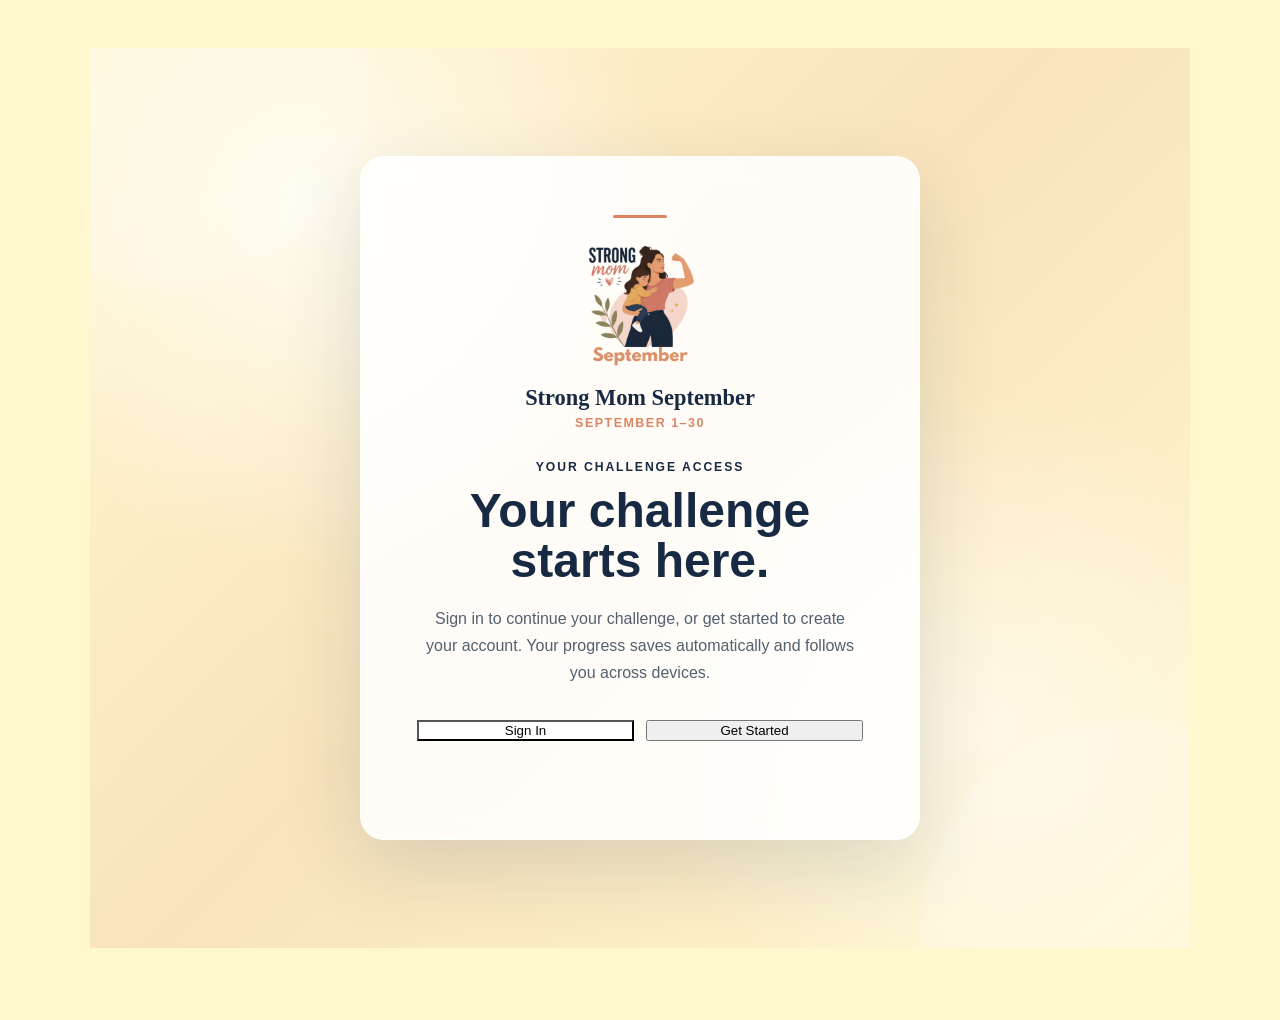
==== index.html @ f6ec772e "white sign up" ====
<!DOCTYPE html>
<html lang="en">
<head>
    <meta charset="UTF-8">
    <meta
        name="viewport"
        content="width=device-width, initial-scale=1.0"
    >

    <title>BWamplerFit Challenge</title>

    <link rel="stylesheet"
        href="./assets/css/challenge.css"
    >
</head>

<body>

    <main class="challenge-page">

        <section class="challenge-auth"
            id="challenge-auth"
        >
            <div class="challenge-auth__card">

                <div class="challenge-auth__challenge">

                    <img
                        class="challenge-auth__challenge-image"
                        src="./assets/images/strong-mom-hero.PNG"
                        alt="Strong Mom September"
                    >

                    <p class="challenge-auth__challenge-name">
                        Strong Mom September
                    </p>

                    <p class="challenge-auth__challenge-dates">
                        September 1–30
                    </p>

                </div>

                <p class="challenge-auth__eyebrow">
                    Your Challenge Access
                </p>

                <h1 class="challenge-auth__title">
                    Your challenge starts here.
                </h1>

                <p class="challenge-auth__text">
                    Sign in to continue your challenge,
                    or get started to create your account.
                    Your progress saves automatically
                    and follows you across devices.
                </p>
                <div
                    class="challenge-auth__choices"
                    id="challenge-auth-choices"
                >
                    <button
                        class="challenge-auth__choice-button-one"
                        id="challenge-auth-signin-choice"
                        type="button"
                    >
                        Sign In
                    </button>

                    <button
                        class="challenge-auth__choice-button"
                        id="challenge-auth-create-choice"
                        type="button"
                    >
                        Get Started
                    </button>
                </div>

                <form
                    class="challenge-auth__form"
                    id="challenge-auth-form"
                    hidden
                >
                    <label
                        class="challenge-auth__label"
                        for="challenge-auth-email"
                    >
                        Email address
                    </label>

                    <input
                        class="challenge-auth__input"
                        id="challenge-auth-email"
                        type="email"
                        autocomplete="email"
                        required
                    >

                    <label
                        class="challenge-auth__label"
                        for="challenge-auth-password"
                        id="challenge-auth-password-label"
                    >
                        Password
                    </label>

                    <input
                        class="challenge-auth__input"
                        id="challenge-auth-password"
                        type="password"
                        autocomplete="current-password"
                        minlength="6"
                        required
                    >

                    <button
                        class="challenge-auth__button"
                        type="submit"
                        id="challenge-auth-submit"
                    >
                        Continue Challenge
                    </button>
                </form>

                <p
                    class="challenge-auth__message"
                    id="challenge-auth-message"
                    aria-live="polite"
                ></p>

            </div>
        </section>

        <div  class="challenge-dashboard"
            id="challenge-dashboard"
            hidden
        >
            <section class="challenge-hero"
                id="challenge-dashboard"
                hidden
            >

                <div class="challenge-hero__media"
                    id="challenge-hero-media"
                    hidden
                >
                    <img
                        class="challenge-hero__image"
                        id="challenge-hero-image"
                        src=""
                        alt=""
                    >
                </div>

                <div class="challenge-hero__content">

                    <img
                        class="challenge-hero__logo"
                        id="challenge-logo"
                        src=""
                        alt=""
                        hidden
                    >

                    <p class="challenge-hero__eyebrow"
                        id="challenge-eyebrow"
                    >
                        30-Day Challenge
                    </p>

                    <h1 class="challenge-hero__title"
                        id="challenge-title"
                    >
                        Challenge Title
                    </h1>

                    <p class="challenge-hero__subtitle"
                        id="challenge-subtitle"
                    >
                        Challenge subtitle goes here.
                    </p>

                </div>

            </section>


            <section class="challenge-progress">

                <header class="challenge-progress__header">

                <div class="challenge-progress__summary">

                        <div class="challenge-progress-circle"
                            id="challenge-progress-circle"
                            role="progressbar"
                            aria-valuemin="0"
                            aria-valuemax="100"
                            aria-valuenow="0"
                        >
                            <div class="challenge-progress-circle__inner">

                                <span
                                    class="challenge-progress-circle__value"
                                    id="challenge-progress-percent"
                                >
                                    0%
                                </span>

                                <span class="challenge-progress-circle__label">
                                    complete
                                </span>

                            </div>
                        </div>


                        <div class="challenge-progress__info">

                            <p class="challenge-progress__label">
                                Your Progress
                            </p>

                            <h2 class="challenge-progress__status"
                                id="challenge-status"
                            >
                                Day 1
                            </h2>

                            <p class="challenge-progress__count"
                                id="challenge-count"
                            >
                                0 activities completed
                            </p>

                        </div>

                    </div>

                </header>


                <div class="challenge-heatmap"
                    id="challenge-heatmap"
                    aria-label="30-day challenge progress"
                >
                </div>

                <div class="challenge-day-detail"
                    id="challenge-day-detail"
                >
                    <p class="challenge-day-detail__placeholder">
                        Select a day to view your activities.
                    </p>
                </div>

            </section>

            <section class="challenge-completion"
                id="challenge-completion"
                hidden
            >
                <div class="challenge-completion__card">

                    <p class="challenge-completion__eyebrow">
                        Challenge Complete
                    </p>

                    <h2 class="challenge-completion__title">
                        30 Days. Done.
                    </h2>

                    <p class="challenge-completion__message">
                        You showed up, stayed consistent,
                        and completed the BWamplerFit
                        30-Day Challenge.
                    </p>

                    <div class="challenge-completion__divider">
                        <span></span>
                    </div>

                    <h3 class="challenge-completion__certificate-title">
                        Your completion certificate is ready.
                    </h3>

                    <div class="challenge-certificate-name"
                        id="challenge-certificate-name"
                    >
                        <label
                            class="challenge-certificate-name__label"
                            for="challenge-certificate-name-input"
                        >
                            What name would you like
                            on your certificate?
                        </label>

                        <input
                            class="challenge-certificate-name__input"
                            id="challenge-certificate-name-input"
                            type="text"
                            autocomplete="name"
                            maxlength="80"
                            placeholder="Your name"
                        >

                        <button
                            class="challenge-certificate-name__button"
                            id="challenge-certificate-create"
                            type="button"
                        >
                            Create My Certificate
                        </button>

                        <p
                            class="challenge-certificate-name__message"
                            id="challenge-certificate-name-message"
                            aria-live="polite"
                        ></p>
                    </div>

                    <div class="challenge-certificate-ready"
                        id="challenge-certificate-ready"
                        hidden
                    >
                        <p class="challenge-certificate-ready__label">
                            Certificate prepared for
                        </p>

                        <h3
                            class="challenge-certificate-ready__name"
                            id="challenge-certificate-display-name"
                        ></h3>

                        <div class="challenge-certificate-preview"
                            id="challenge-certificate-preview"
                        >
                            <div class="challenge-certificate-preview__inner">



                                <div class="challenge-certificate-preview__hero">
                                    <img
                                        class="challenge-certificate-preview__hero-image"
                                        src="./assets/images/strong-mom-hero.PNG"
                                        alt=""
                                    >
                                </div>

                                <p class="challenge-certificate-preview__eyebrow">
                                    Certificate of Completion
                                </p>

                                <p class="challenge-certificate-preview__presented">
                                    This certificate is proudly presented to
                                </p>

                                <h2
                                    class="challenge-certificate-preview__name"
                                    id="challenge-certificate-preview-name"
                                ></h2>

                                <p class="challenge-certificate-preview__for">
                                    for successfully completing the
                                </p>

                                <h3 class="challenge-certificate-preview__challenge">
                                    <span>BWamplerFit</span>

                                    <span class="challenge-certificate-preview__challenge-script">
                                        30-Day
                                    </span>

                                    <span>Challenge</span>
                                </h3>

                                <p class="challenge-certificate-preview__statement">
                                    30 days of showing up, building consistency,
                                    and choosing strength.
                                </p>

                                <div class="challenge-certificate-preview__footer">

                                    <p
                                        class="challenge-certificate-preview__date"
                                        id="challenge-certificate-preview-date"
                                    ></p>

                                    <img
                                        class="challenge-certificate-preview__footer-logo"
                                        src="./assets/images/bwamplerfit-logo.png"
                                        alt="BWamplerFit"
                                    >

                                </div>

                            </div>
                        </div>

                        <button
                            class="challenge-certificate-ready__download"
                            id="challenge-certificate-download"
                            type="button"
                        >
                            Download Certificate
                        </button>

                        <button
                            class="challenge-certificate-ready__edit"
                            id="challenge-certificate-edit"
                            type="button"
                        >
                            Edit certificate name
                        </button>
                    </div>

                </div>
            </section>
        </div>

    </main>


    <script src="https://cdn.jsdelivr.net/npm/@supabase/supabase-js@2"></script>

    <script src="./assets/js/supabase-config.js"></script>
    <script src="./assets/js/challenge-config.js"></script>
    <script src="./assets/js/challenge.js"></script>

</body>
</html>
---- assets/css/challenge.css ----
/* [hidden] {
    display: none !important;
} */

:root {
    --challenge-primary: #182a43;
    --challenge-accent: #dc8564;
    --challenge-background: #fff8cf;
    --challenge-surface: #ffffff;
    --challenge-muted: #99906f;
}

.challenge-day.is-available {
    background: #ffffff;
}

.challenge-day.is-current {
    border: 2px solid
        var(--challenge-accent);
}
.challenge-day.is-locked {
    opacity: 0.35;
    cursor: not-allowed;
}

.challenge-day.is-selected {
    outline: 3px solid
        var(--challenge-accent);

    outline-offset: 3px;
}


/* ==================================================
   BASE
================================================== */

* {
    box-sizing: border-box;
}

body {
    margin: 0;

    font-family:
        Arial,
        sans-serif;
    background: var(--challenge-background);
    color: var(--challenge-primary);
}

.challenge-page {
    width: min(
        100% - 32px,
        1100px
    );

    margin: 0 auto;

    padding: 48px 0 72px;
}

/*====================================================
    CUSTOM BRANDING
=====================================================*/

.challenge-hero__logo {
    display: block;

    width: min(220px, 60%);

    height: auto;

    margin: 0 auto 24px;
}

.challenge-hero__media {
    margin-bottom: 32px;

    overflow: hidden;

    border-radius: 18px;
}

.challenge-hero__image {
    display: block;

    width: 100%;
    height: auto;
}

/* ==================================================
   HERO
================================================== */

.challenge-hero {
    position: relative;
    isolation: isolate;
    overflow: hidden;

    display: grid;

    grid-template-columns:
        minmax(0, 0.95fr)
        minmax(0, 1.05fr);

    align-items: center;

    gap: 56px;

    margin-bottom: 48px;

    padding: 56px 64px;

    background:
        radial-gradient(
            circle at 14% 82%,
            rgba(220, 133, 100, 0.42) 0%,
            rgba(220, 133, 100, 0.18) 24%,
            transparent 48%
        ),
        radial-gradient(
            circle at 88% 12%,
            rgba(226, 181, 91, 0.34) 0%,
            rgba(226, 181, 91, 0.12) 26%,
            transparent 48%
        ),
        radial-gradient(
            circle at 55% 48%,
            rgba(255, 255, 255, 0.72) 0%,
            rgba(255, 255, 255, 0.22) 36%,
            transparent 64%
        ),
        linear-gradient(
            135deg,
            #fff3ce 0%,
            var(--challenge-background) 42%,
            #ffe8b5 100%
        );

    border-radius: 28px;
}

.challenge-hero__media {
    position: relative;
    z-index: 2;

    margin: 0;

    overflow: visible;
}

.challenge-hero__media::before {
    content: "";

    position: absolute;

    z-index: -1;

    width: 78%;
    aspect-ratio: 1;

    top: 54%;
    left: 48%;

    transform:
        translate(-50%, -50%);

    border-radius: 50%;

    background:
        rgba(220, 133, 100, 0.13);

    filter: blur(2px);
}

.challenge-hero__image {
    display: block;

    width: 100%;
    max-width: 500px;

    height: auto;

    margin: 0 auto;

    filter:
        drop-shadow(
            0 18px 24px
            rgba(24, 42, 67, 0.08)
        );
}
.challenge-hero::before {
    content: "";

    position: absolute;

    z-index: 0;

    width: 460px;
    height: 460px;

    top: -300px;
    left: -160px;

    border:
        2px solid
        rgba(255, 255, 255, 0.38);

    border-radius: 50%;

    box-shadow:
        22px 22px 0
        rgba(255, 255, 255, 0.16),
        44px 44px 0
        rgba(255, 255, 255, 0.10);

    pointer-events: none;
}

.challenge-hero__content {
    text-align: left;
}

.challenge-hero__logo {
    display: block;

    width: min(145px, 38%);

    height: auto;

    margin: 0 0 26px;
}

.challenge-hero__eyebrow {
    margin: 0 0 10px;

    color:
        var(--challenge-accent);

    font-size: 0.78rem;
    font-weight: 700;

    letter-spacing: 0.14em;
    text-transform: uppercase;
}

.challenge-hero__title {
    margin: 0;

    color:
        var(--challenge-primary);

    font-size: clamp(
        2rem,
        4vw,
        3.25rem
    );

    font-weight: 700;

    line-height: 1.05;
}

.challenge-hero__subtitle {
    max-width: 560px;

    margin: 22px 0 0;

    color:
        var(--challenge-primary);

    font-size: clamp(
        1rem,
        2vw,
        1.3rem
    );

    line-height: 1.6;
}

/* ==================================================
   PROGRESS PANEL
================================================== */

.challenge-progress {
    position: relative;
    isolation: isolate;
    overflow: hidden;

    max-width: 900px;

    margin: 0 auto;

    padding: 40px;

    background:
        linear-gradient(
            145deg,
            rgba(255, 255, 255, 0.96),
            rgba(255, 250, 232, 0.92)
        );

    border: 1px solid
        rgba(24, 42, 67, 0.08);

    border-radius: 24px;

    box-shadow:
        0 18px 50px
        rgba(24, 42, 67, 0.08);
}

.challenge-progress::before {
    content: "";

    position: absolute;
    z-index: -1;

    width: 260px;
    height: 260px;

    right: -120px;
    top: -130px;

    border-radius: 50%;

    background:
        radial-gradient(
            circle,
            rgba(220, 133, 100, 0.18),
            transparent 70%
        );

    pointer-events: none;
}
/* ==================================================
   PROGRESS SUMMARY
================================================== */

.challenge-progress__header {
   margin-bottom: 36px;
}

.challenge-progress__summary {
    display: flex;

    align-items: center;

    gap: 24px;
}

.challenge-progress__info {
    min-width: 0;
}


/* ==================================================
   PROGRESS CIRCLE
================================================== */

.challenge-progress-circle {
    --progress: 0deg;

    position: relative;

    flex: 0 0 112px;

    width: 112px;
    height: 112px;

    display: grid;

    place-items: center;

    border-radius: 50%;

    background:
        conic-gradient(
            var(--challenge-primary)
                var(--progress),

            rgba(31, 58, 95, 0.10)
                var(--progress)
        );
}

.challenge-progress-circle::before {
    content: "";

    position: absolute;

    width: 88px;
    height: 88px;

    border-radius: 50%;

    background:
    var(--challenge-surface);
}

.challenge-progress-circle__inner {
    position: relative;

    z-index: 1;

    display: flex;

    flex-direction: column;

    align-items: center;

    justify-content: center;
}

.challenge-progress-circle__value {
    font-size: 1.55rem;
    font-weight: 700;

    line-height: 1;
}

.challenge-progress-circle__label {
    margin-top: 5px;

    font-size: 0.7rem;

    letter-spacing: 0.05em;

    text-transform: uppercase;
}

.challenge-progress__label {
    margin: 0 0 6px;

    font-size: 0.8rem;
    font-weight: 700;

    letter-spacing: 0.1em;
    text-transform: uppercase;
}

.challenge-progress__status {
    margin: 0;

    font-size: 1.6rem;
}

.challenge-progress__count {
    margin: 0;

    font-size: 0.95rem;
    font-weight: 600;
}

.challenge-day.is-completed {
    background:
        var(--challenge-primary);

    color:
        #ffffff;

    border-color:
        var(--challenge-primary);
}
/* ==================================================
   HEAT MAP
================================================== */

.challenge-heatmap {
    position: relative;

    display: grid;

    grid-template-columns:
        repeat(10, 1fr);

    gap: 10px;

    padding-top: 54px;
}
.challenge-heatmap::before {
    content: "✦  ♥  ✦";

    position: absolute;

    top: 10px;
    left: 50%;

    transform:
        translateX(-50%);

    color:
        var(--challenge-accent);

    font-size: 0.8rem;

    letter-spacing: 0.35em;

    opacity: 0.75;
}
.challenge-day {
    display: flex;

    align-items: center;
    justify-content: center;

    aspect-ratio: 1;

    min-width: 0;

    padding: 0;

    border: 1px solid
        rgba(24, 42, 67, 0.09);

    border-radius: 10px;

    background:
        rgba(255, 255, 255, 0.72);

    color:
        var(--challenge-primary);

    box-shadow:
        inset 0 1px 0
        rgba(255, 255, 255, 0.8);

    cursor: pointer;

    transition:
        background 180ms ease,
        border-color 180ms ease,
        transform 180ms ease;
}

.challenge-day__number {
    font-size: 0.9rem;
    font-weight: 700;
}

/* ==================================================
   DAY STATES
================================================== */
.challenge-day.is-partial {
    background:
        var(--challenge-accent);

    color:
        #ffffff;

    border-color:
        var(--challenge-accent);
}

.challenge-day.is-partial
.challenge-day__number {
    color: #ffffff;
}

.challenge-day.is-completed {
    background:
        var(--challenge-primary);

    color:
        var(--challenge-secondary);

    border-color:
        var(--challenge-primary);
}

.challenge-day.is-rest-day {
    background:
        var(--challenge-muted);

    color:
        #ffffff;

    border-color:
        var(--challenge-muted);
}

.challenge-day.is-completed,
.challenge-day.is-completed .challenge-day__number {
    color: #ffffff;
}



/* ==================================================
   DAY DETAIL
================================================== */

.challenge-day-detail {
    margin-top: 28px;

    padding: 24px;

    border-top: 1px solid
        rgba(31, 58, 95, 0.12);
}

.challenge-day-detail__day {
    margin: 0 0 4px;

    font-size: 0.75rem;
    font-weight: 700;

    letter-spacing: 0.1em;
    text-transform: uppercase;
}

.challenge-day-detail h3 {
    margin: 0 0 20px;

    font-size: 1.35rem;
}

.challenge-task-list {
    display: grid;

    gap: 12px;
}

.challenge-task {
    display: flex;

    align-items: center;

    gap: 12px;

    min-height: 48px;

    padding: 12px 16px;

    border: 1px solid
        rgba(31, 58, 95, 0.12);

    border-radius: 10px;

    cursor: pointer;
}

.challenge-task input {
    width: 20px;
    height: 20px;

    margin: 0;
}

.challenge-day-detail__rest {
    margin: 0;

    font-size: 1.1rem;
    font-weight: 700;
}

 /* ==================================================
   CHALLENGE ACCESS
================================================== */

    .challenge-auth {
        position: relative;
        isolation: isolate;
        overflow: hidden;

        display: grid;
        place-items: center;

        min-height: 100vh;
        padding: 48px 24px;

        background:
            radial-gradient(
                circle at 20% 18%,
                rgb(255 255 255 / 70%) 0,
                transparent 32%
            ),
            radial-gradient(
                circle at 82% 75%,
                rgb(255 255 255 / 55%) 0,
                transparent 30%
            ),
            linear-gradient(
                135deg,
                var(--challenge-background) 0%,
                color-mix(
                    in srgb,
                    var(--challenge-accent) 18%,
                    var(--challenge-background)
                ) 48%,
                var(--challenge-background) 100%
            );
    }

    /* Soft decorative glow */

    .challenge-auth::before,
    .challenge-auth::after {
        content: "";

        position: absolute;
        z-index: -1;

        width: 420px;
        height: 420px;

        border-radius: 50%;

        background:
            rgb(255 255 255 / 22%);

        filter: blur(4px);
    }

    .challenge-auth::before {
        top: -180px;
        left: -140px;
    }

    .challenge-auth::after {
        right: -150px;
        bottom: -190px;
    }

    /* ==================================================
    ACCESS CARD
    ================================================== */

    .challenge-auth__card {
        position: relative;

        width: min(100%, 560px);

        padding: 58px 56px 54px;

        background:
            rgb(255 255 255 / 88%);

        border:
            1px solid rgb(255 255 255 / 80%);

        border-radius: 24px;

        box-shadow:
            0 30px 80px rgb(31 58 95 / 14%);

        backdrop-filter: blur(12px);

        text-align: center;
    }

    /* Small brand accent */

    .challenge-auth__card::before {
        content: "";

        display: block;

        width: 54px;
        height: 3px;

        margin:
            0 auto 28px;

        border-radius: 999px;

        background:
            var(--challenge-accent);
    }

    /* ==================================================
    ACCESS TYPOGRAPHY
    ================================================== */

    .challenge-auth__eyebrow {
        margin:
            0 0 12px;

        color:
            var(--challenge-primary);

        font-size: 0.76rem;
        font-weight: 700;

        letter-spacing: 0.16em;
        text-transform: uppercase;
    }

    .challenge-auth__title {
        margin:
            0 0 18px;

        color:
            var(--challenge-primary);

        font-size:
            clamp(2rem, 5vw, 3rem);

        line-height: 1.05;
    }

    .challenge-auth__text {
        max-width: 430px;

        margin:
            0 auto 34px;

        color:
            #536070;

        font-size: 1rem;
        line-height: 1.7;
    }

    /* ==================================================
    ACCESS FORM
    ================================================== */

    .challenge-auth__form {
        display: grid;

        gap: 12px;

        text-align: left;
    }

    .challenge-auth__label {
        color:
            var(--challenge-primary);

        font-size: 0.82rem;
        font-weight: 700;

        letter-spacing: 0.03em;
    }

    .challenge-auth__input {
        width: 100%;

        padding:
            15px 17px;

        background:
            #ffffff;

        border:
            1px solid rgb(31 58 95 / 18%);

        border-radius: 10px;

        color:
            var(--challenge-primary);

        font: inherit;

        outline: none;

        transition:
            border-color 180ms ease,
            box-shadow 180ms ease;
    }

    .challenge-auth__input:focus {
        border-color:
            var(--challenge-accent);

        box-shadow:
            0 0 0 4px
            color-mix(
                in srgb,
                var(--challenge-accent) 18%,
                transparent
            );
    }

    [hidden] {
        display: none !important;
    }

    .challenge-auth__choices {
        display: grid;
        grid-template-columns: 1fr 1fr;
        gap: 12px;

        width: 100%;
        margin-top: 8px;
    }

    .challenge-auth__choice-button-one {
         background:
            white;
    }

    .challenge-auth__choice-button .challenge-auth__choice-button-one{
        min-height: 48px;

        padding: 14px 18px;

        border: 2px solid
            var(--challenge-primary);

        border-radius: 999px;

        background:
            var(--challenge-primary);

        color: #ffffff;

        font: inherit;
        font-size: 0.82rem;
        font-weight: 700;

        letter-spacing: 0.08em;
        text-transform: uppercase;

        cursor: pointer;

        transition:
            transform 180ms ease,
            box-shadow 180ms ease;
    }

    .challenge-auth__choice-button:hover .challenge-auth__choice-button-one:hover{
        transform: translateY(-2px);

        box-shadow:
            0 10px 24px
            rgb(31 58 95 / 18%);
    }
    /* ==================================================
    ACCESS BUTTON
    ================================================== */

    .challenge-auth__button {
        margin-top: 6px;

        padding:
            16px 22px;

        border: 0;
        border-radius: 10px;

        background:
            var(--challenge-primary);

        color:
            #ffffff;

        font: inherit;
        font-weight: 700;

        cursor: pointer;

        transition:
            transform 180ms ease,
            box-shadow 180ms ease,
            opacity 180ms ease;
    }

    .challenge-auth__button:hover {
        transform:
            translateY(-2px);

        box-shadow:
            0 12px 28px
            rgb(31 58 95 / 20%);
    }

    .challenge-auth__button:active {
        transform:
            translateY(0);
    }

    /* ==================================================
    AUTH MESSAGE
    ================================================== */

    .challenge-auth__message {
        min-height: 24px;

        margin:
            20px 0 0;

        color:
            var(--challenge-primary);

        font-size: 0.9rem;
        line-height: 1.5;
    }

    
/*========================================================
        CERTIFICATE
========================================================*/
    .challenge-certificate-preview__hero-image {
        display: block;

        width: 100%;
        height: 220px;

        object-fit: cover;
    }

    .challenge-certificate-preview__footer-logo {
        display: block;

        width: 110px;
        height: auto;

        margin-left: auto;
    }

    .challenge-certificate-preview {
        position: relative;
        width: 100%;
        max-width: 900px;

        margin: 32px auto;

        background: #fbfaf3;

        border: 1px solid
            rgba(24, 42, 67, 0.12);

        box-shadow:
            0 18px 45px
            rgba(24, 42, 67, 0.12);

        overflow: hidden;
    }

    .challenge-certificate-preview__inner {
        position: relative;

        aspect-ratio: 11 / 8.5;

        display: flex;
        flex-direction: column;

        padding:
            34px
            42px
            28px;

        text-align: center;

        background:
            linear-gradient(
                180deg,
                #fffdf8 0%,
                #fbfaf3 100%
            );

        border:
            1px solid
            rgba(220, 133, 100, 0.55);
    }

    .challenge-certificate-preview__inner::before {
        content: "";

        position: absolute;

        inset: 10px;

        border:
            1px solid
            rgba(220, 133, 100, 0.28);

        pointer-events: none;
    }

    .challenge-certificate-preview__corner {
        position: absolute;

        z-index: 3;

        width: 145px;
        height: 145px;

        pointer-events: none;
    }

    .challenge-certificate-preview__corner--tl {
        top: 8px;
        left: 8px;
    }

    .challenge-certificate-preview__corner--tr {
        top: 8px;
        right: 8px;

        transform: scaleX(-1);
    }

    .challenge-certificate-preview__corner--bl {
        bottom: 8px;
        left: 8px;

        transform: scaleY(-1);
    }

    .challenge-certificate-preview__corner--br {
        right: 8px;
        bottom: 8px;

        transform: scale(-1);
    }

    .challenge-certificate-preview__challenge {
    display: flex;

    align-items: baseline;
    justify-content: center;

    flex-wrap: wrap;

    gap:
        8px
        14px;

    margin:
        4px
        24px
        0;

    color: var(--challenge-primary);

    font-family: Georgia, serif;

    font-size: clamp(
        1.8rem,
        4vw,
        2.8rem
    );

    font-weight: 700;

    line-height: 1.1;
    }

    .challenge-certificate-preview__challenge-script {
            color: var(--challenge-accent);

            font-family:
                "Brush Script MT",
                "Segoe Script",
                cursive;

            font-size: 1.35em;

            font-weight: 400;

            line-height: 1;
    }
   
        /* HERO IMAGE */

    .challenge-certificate-preview__hero {
        width: 100%;
        height: 26%;

        display: flex;
        align-items: center;
        justify-content: center;

        flex-shrink: 0;

        padding-top: 48px;

        overflow: visible;

        background: #fbfaf3;
    }

    .challenge-certificate-preview__hero-image {
        display: block;
        margin-top: 25px;

        width: 78%;
        max-width: 78%;

        height: 100%;

        object-fit: contain;
        object-position: center;
    }
    /* CERTIFICATE CONTENT */

    .challenge-certificate-preview__eyebrow {
        margin: 18px 24px 12px;

        color: var(--challenge-accent);

        font-size: 0.82rem;
        font-weight: 700;

        letter-spacing: 0.22em;
        text-transform: uppercase;
    }

    .challenge-certificate-preview__presented {
        margin: 0 24px 8px;

        font-family: Georgia, serif;
        font-size: 1rem;
        font-style: italic;

        color: var(--challenge-primary);
    }

    .challenge-certificate-preview__name {
        max-width: 760px;

        margin: 0 auto 10px;
        padding: 0 24px 10px;

        color: var(--challenge-primary);

        font-family: Georgia, serif;
        font-size: clamp(
            2rem,
            5vw,
            3.4rem
        );

        font-weight: 400;

        line-height: 1.05;

        border-bottom:
            1px solid
            rgba(220, 133, 100, 0.45);
    }

    .challenge-certificate-preview__for {
        margin: 12px 24px 4px;

        font-family: Georgia, serif;
        font-size: 0.95rem;
        font-style: italic;
    }

    .challenge-certificate-preview__statement {
        max-width: 560px;

        margin: 20px auto 0;
        margin-top: 12px;

        padding: 0 24px;

        color:
            rgba(24, 42, 67, 0.78);

        font-family: Georgia, serif;
        font-size: 0.95rem;
        font-style: italic;

        line-height: 1.55;
    }

    .challenge-certificate-preview__statement::after {
        content: "✦  ♥  ✦";

        display: block;

        margin-top: 24px;

        color: var(--challenge-accent);

        font-family: Arial, sans-serif;
        font-size: 0.72rem;

        font-style: normal;

        letter-spacing: 0.35em;

        opacity: 0.7;
    }

    /* FOOTER */

    .challenge-certificate-preview__footer {
        margin-top: auto;
        display: flex;

        align-items: flex-end;
        justify-content: space-between;

        gap: 24px;

         margin:
             70px
            28px
            0;

        padding-top: 14px;

        border-top:
            1px solid
            rgba(24, 42, 67, 0.12);
    }

    .challenge-certificate-preview__date {
        margin: 0;

        color: var(--challenge-primary);

        font-size: 0.82rem;
        font-weight: 700;
    }

    .challenge-certificate-preview__footer-logo {
        display: block;

        width: 90px;
        max-width: 90px;

        height: auto;

        margin: 0;
    }
    .challenge-auth__challenge {
        display: grid;
        justify-items: center;

        margin-bottom: 30px;

        text-align: center;
    }

    .challenge-auth__challenge-image {
        display: block;

        width: 120px !important;
        max-width: 120px !important;
        height: auto !important;

        margin: 0 auto 12px;

        object-fit: contain;
    }

    .challenge-auth__challenge-name {
        margin: 0;

        color: var(--challenge-primary);

        font-family: Georgia, serif;
        font-size: 1.4rem;
        font-weight: 700;
    }

    .challenge-auth__challenge-dates {
        margin: 5px 0 0;

        color: var(--challenge-accent);

        font-size: 0.78rem;
        font-weight: 700;

        letter-spacing: 0.12em;
        text-transform: uppercase;
    }

/* ==================================================
   RESPONSIVE
================================================== */

    @media (max-width: 700px) {

        .challenge-page {
            width: min(
                100% - 24px,
                1100px
            );

            padding-top: 32px;
        }

        .challenge-hero {
            grid-template-columns: 1fr;

            gap: 28px;

            padding: 28px 20px;

            text-align: center;
        }

        .challenge-hero__content {
            text-align: center;
        }

        .challenge-hero__logo {
            width: min(150px, 50%);

            margin:
                0 auto 22px;
        }

        .challenge-hero__image {
            max-width: 340px;
        }

        .challenge-hero__subtitle {
            margin:
                18px auto 0;
        }

        .challenge-progress {
            padding: 24px 18px;
        }

        .challenge-progress__header {
            align-items: flex-start;

            flex-direction: column;

            gap: 10px;
        }

        .challenge-heatmap {
            grid-template-columns:
                repeat(5, 1fr);

            gap: 8px;
        }

        .challenge-progress__summary {
                align-items: center;

                gap: 18px;
        }

        .challenge-progress-circle {
                flex-basis: 94px;

                width: 94px;
                height: 94px;
        }

        .challenge-progress-circle::before {
                width: 72px;
                height: 72px;
        }

        .challenge-progress-circle__value {
                font-size: 1.3rem;
        }
    }
    /* ==================================================
    MOBILE
    ================================================== */

    @media (max-width: 600px) {

        .challenge-auth {
            padding:
                28px 18px;
        }
        .challenge-auth__card {
            padding:
                42px 26px 40px;

            border-radius:
                18px;
        }
        .challenge-auth__title {
            font-size:
                2.1rem;
        }
        .challenge-certificate-preview__hero {
            height: 150px;
        }
        .challenge-certificate-preview__inner {
            min-height: 0;
        }
        .challenge-certificate-preview__eyebrow {
            margin-top: 26px;
        }
        .challenge-certificate-preview__footer {
            margin:
                28px
                22px
                0;

            gap: 16px;
        }
        .challenge-certificate-preview__footer-logo {
            width: 82px;
        }
    }
    
    @media (hover: hover) and (pointer: fine) {

        .challenge-day:not(:disabled):hover {
            transform:
                translateY(-2px);

            border-color:
                var(--challenge-accent);
        }
    }



    .challenge-auth[hidden],
    .challenge-dashboard[hidden] {
        display: none !important;
}
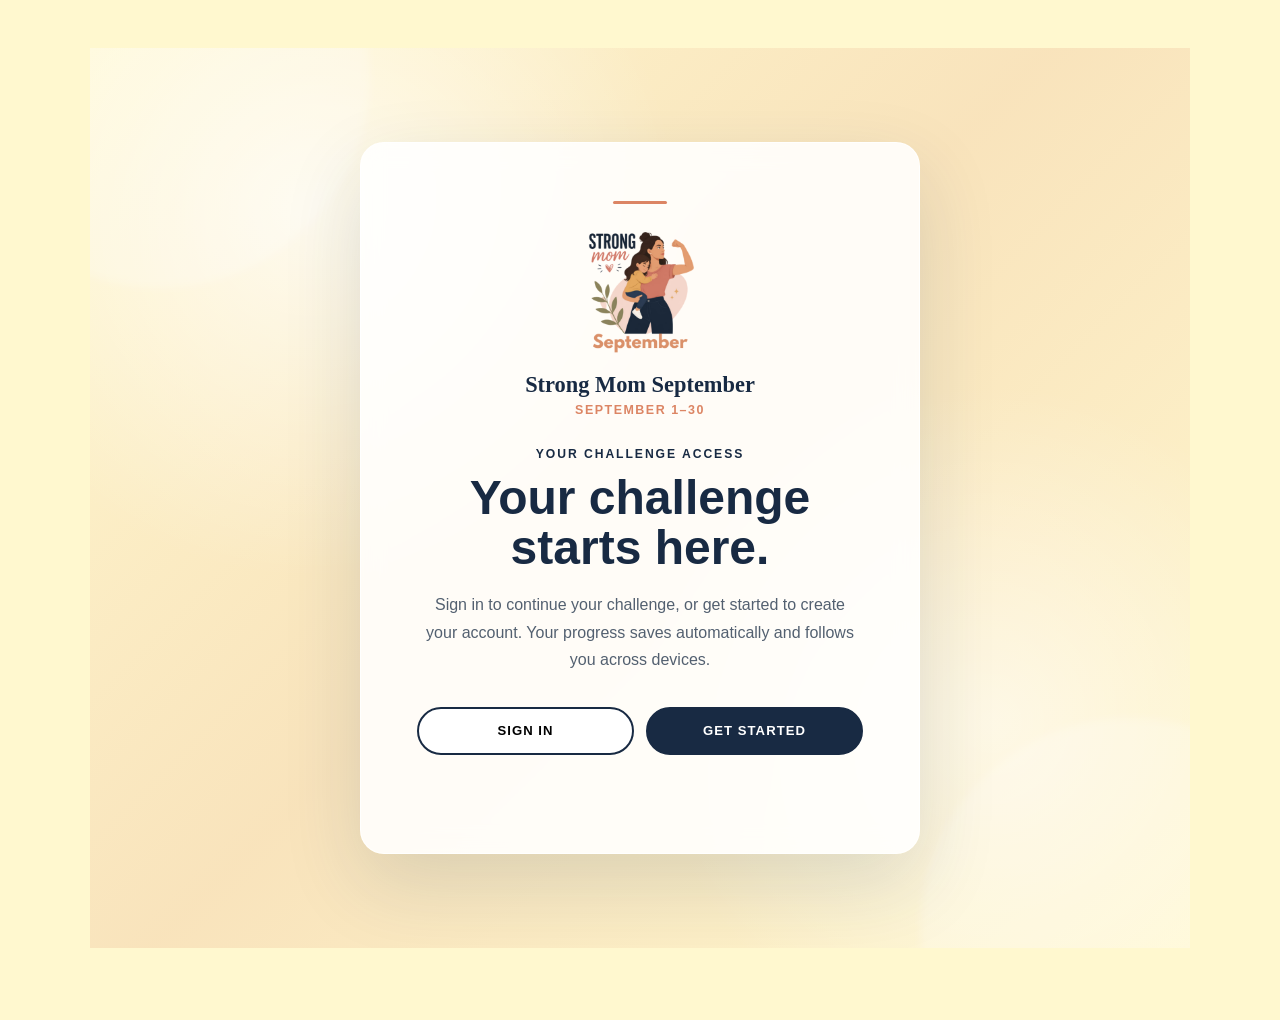
==== commit c8117095: "COMPLETE" ====
--- a/index.html
+++ b/index.html
@@ -425,6 +425,8 @@
 
     <script src="./assets/js/supabase-config.js"></script>
     <script src="./assets/js/challenge-config.js"></script>
+    <script src="https://cdnjs.cloudflare.com/ajax/libs/html2canvas/1.4.1/html2canvas.min.js"></script>
+    <script src="https://cdnjs.cloudflare.com/ajax/libs/jspdf/2.5.1/jspdf.umd.min.js"></script>
     <script src="./assets/js/challenge.js"></script>
 
 </body>
--- a/assets/css/challenge.css
+++ b/assets/css/challenge.css
@@ -888,12 +888,7 @@
     }
 
     .challenge-auth__choice-button-one {
-         background:
-            white;
-    }
-
-    .challenge-auth__choice-button .challenge-auth__choice-button-one{
-        min-height: 48px;
+         min-height: 48px;
 
         padding: 14px 18px;
 
@@ -903,9 +898,9 @@
         border-radius: 999px;
 
         background:
-            var(--challenge-primary);
-
-        color: #ffffff;
+            white;
+
+        /* color: #ffffff; */
 
         font: inherit;
         font-size: 0.82rem;
@@ -921,7 +916,44 @@
             box-shadow 180ms ease;
     }
 
-    .challenge-auth__choice-button:hover .challenge-auth__choice-button-one:hover{
+    .challenge-auth__choice-button {
+        min-height: 48px;
+
+        padding: 14px 18px;
+
+        border: 2px solid
+            var(--challenge-primary);
+
+        border-radius: 999px;
+
+        background:
+            var(--challenge-primary);
+
+        color: #ffffff;
+
+        font: inherit;
+        font-size: 0.82rem;
+        font-weight: 700;
+
+        letter-spacing: 0.08em;
+        text-transform: uppercase;
+
+        cursor: pointer;
+
+        transition:
+            transform 180ms ease,
+            box-shadow 180ms ease;
+    }
+
+    .challenge-auth__choice-button-one:hover {
+        transform: translateY(-2px);
+
+        box-shadow:
+            0 10px 24px
+            rgb(31 58 95 / 18%);
+    }
+
+    .challenge-auth__choice-button:hover {
         transform: translateY(-2px);
 
         box-shadow:
@@ -989,6 +1021,274 @@
         line-height: 1.5;
     }
 
+    /* ==================================================
+   CHALLENGE COMPLETION
+================================================== */
+
+.challenge-completion {
+    max-width: 900px;
+
+    margin:
+        36px
+        auto
+        0;
+
+    padding: 0;
+}
+
+.challenge-completion__card {
+    position: relative;
+    overflow: hidden;
+
+    padding:
+        52px
+        56px
+        48px;
+
+    background:
+        radial-gradient(
+            circle at 15% 20%,
+            rgba(255, 255, 255, 0.85),
+            transparent 32%
+        ),
+        radial-gradient(
+            circle at 85% 80%,
+            rgba(220, 133, 100, 0.12),
+            transparent 34%
+        ),
+        linear-gradient(
+            145deg,
+            #fffdf7 0%,
+            #fff8df 100%
+        );
+
+    border:
+        1px solid
+        rgba(24, 42, 67, 0.08);
+
+    border-radius: 24px;
+
+    box-shadow:
+        0 18px 50px
+        rgba(24, 42, 67, 0.08);
+
+    text-align: center;
+}
+
+.challenge-completion__eyebrow {
+    margin:
+        0
+        0
+        12px;
+
+    color:
+        var(--challenge-accent);
+
+    font-size: 0.78rem;
+    font-weight: 700;
+
+    letter-spacing: 0.14em;
+    text-transform: uppercase;
+}
+
+.challenge-completion__title {
+    margin:
+        0
+        0
+        18px;
+
+    color:
+        var(--challenge-primary);
+
+    font-family:
+        Georgia,
+        serif;
+
+    font-size:
+        clamp(
+            2.4rem,
+            5vw,
+            3.5rem
+        );
+
+    line-height: 1;
+}
+
+.challenge-completion__message {
+    max-width: 620px;
+
+    margin:
+        0
+        auto;
+
+    color:
+        rgba(24, 42, 67, 0.82);
+
+    font-size: 1.05rem;
+    line-height: 1.7;
+}
+
+.challenge-completion__divider {
+    position: relative;
+
+    width: 180px;
+
+    margin:
+        30px
+        auto
+        28px;
+
+    height: 20px;
+}
+
+.challenge-completion__divider::before,
+.challenge-completion__divider::after {
+    content: "";
+
+    position: absolute;
+
+    top: 50%;
+
+    width: 62px;
+    height: 1px;
+
+    background:
+        rgba(220, 133, 100, 0.55);
+}
+
+.challenge-completion__divider::before {
+    left: 0;
+}
+
+.challenge-completion__divider::after {
+    right: 0;
+}
+
+.challenge-completion__divider span {
+    position: absolute;
+
+    top: 50%;
+    left: 50%;
+
+    width: 9px;
+    height: 9px;
+
+    transform:
+        translate(-50%, -50%)
+        rotate(45deg);
+
+    background:
+        var(--challenge-accent);
+}
+
+.challenge-completion__certificate-title {
+    margin:
+        0
+        0
+        26px;
+
+    color:
+        var(--challenge-primary);
+
+    font-family:
+        Georgia,
+        serif;
+
+    font-size:
+        clamp(
+            1.35rem,
+            3vw,
+            1.8rem
+        );
+}
+
+.challenge-certificate-ready__label {
+    margin:
+        0
+        0
+        8px;
+
+    color:
+        rgba(24, 42, 67, 0.62);
+
+    font-size: 0.82rem;
+    font-weight: 700;
+
+    letter-spacing: 0.08em;
+    text-transform: uppercase;
+}
+
+.challenge-certificate-ready__name {
+    margin:
+        0
+        0
+        28px;
+
+    color:
+        var(--challenge-primary);
+
+    font-family:
+        Georgia,
+        serif;
+
+    font-size:
+        clamp(
+            1.8rem,
+            4vw,
+            2.7rem
+        );
+
+    font-weight: 400;
+}
+
+.challenge-certificate-ready__download,
+.challenge-certificate-ready__edit {
+    display: inline-flex;
+
+    align-items: center;
+    justify-content: center;
+
+    min-height: 48px;
+
+    padding:
+        14px
+        24px;
+
+    border-radius: 999px;
+
+    font: inherit;
+    font-weight: 700;
+
+    cursor: pointer;
+}
+
+.challenge-certificate-ready__download {
+    margin-top: 4px;
+
+    border: 0;
+
+    background:
+        var(--challenge-accent);
+
+    color: #ffffff;
+}
+
+.challenge-certificate-ready__edit {
+    margin:
+        12px
+        0
+        0
+        10px;
+
+    border:
+        1px solid
+        rgba(24, 42, 67, 0.2);
+
+    background: transparent;
+
+    color:
+        var(--challenge-primary);
+}
     
 /*========================================================
         CERTIFICATE
@@ -1186,8 +1486,9 @@
         object-fit: contain;
         object-position: center;
     }
-    /* CERTIFICATE CONTENT */
-
+/* ==================================================
+    CERTIFICATE CONTENT 
+================================================== */
     .challenge-certificate-preview__eyebrow {
         margin: 18px 24px 12px;
 
@@ -1279,6 +1580,270 @@
         opacity: 0.7;
     }
 
+/* ==================================================
+   CERTIFICATE NAME ENTRY
+================================================== */
+
+    .challenge-certificate-name {
+        width: 100%;
+        max-width: 520px;
+
+        margin:
+            0
+            auto;
+
+        text-align: center;
+    }
+
+    .challenge-certificate-name__label {
+        display: block;
+
+        margin-bottom: 14px;
+
+        color:
+            var(--challenge-primary);
+
+        font-size: 1rem;
+        line-height: 1.5;
+    }
+
+    .challenge-certificate-name__input {
+        display: block;
+
+        width: 100%;
+
+        padding:
+            15px
+            18px;
+
+        border:
+            1px solid
+            rgba(24, 42, 67, 0.18);
+
+        border-radius: 12px;
+
+        background:
+            rgba(255, 255, 255, 0.82);
+
+        color:
+            var(--challenge-primary);
+
+        font: inherit;
+        font-size: 1rem;
+
+        text-align: center;
+
+        outline: none;
+
+        box-shadow:
+            inset 0 1px 2px
+            rgba(24, 42, 67, 0.03);
+
+        transition:
+            border-color 180ms ease,
+            box-shadow 180ms ease;
+    }
+
+    .challenge-certificate-name__input:focus {
+        border-color:
+            var(--challenge-accent);
+
+        box-shadow:
+            0 0 0 4px
+            rgba(220, 133, 100, 0.12);
+    }
+
+    .challenge-certificate-name__button {
+        display: inline-flex;
+
+        align-items: center;
+        justify-content: center;
+
+        min-height: 50px;
+
+        margin-top: 16px;
+
+        padding:
+            14px
+            30px;
+
+        border: 0;
+        border-radius: 999px;
+
+        background:
+            var(--challenge-accent);
+
+        color: #ffffff;
+
+        font: inherit;
+        font-size: 0.88rem;
+        font-weight: 700;
+
+        letter-spacing: 0.04em;
+
+        cursor: pointer;
+
+        box-shadow:
+            0 10px 24px
+            rgba(220, 133, 100, 0.18);
+
+        transition:
+            transform 180ms ease,
+            box-shadow 180ms ease;
+    }
+
+    .challenge-certificate-name__button:hover {
+        transform:
+            translateY(-2px);
+
+        box-shadow:
+            0 14px 28px
+            rgba(220, 133, 100, 0.24);
+    }
+
+    .challenge-certificate-name__message {
+        min-height: 1.4em;
+
+        margin:
+            12px
+            0
+            0;
+
+        color:
+            var(--challenge-primary);
+
+        font-size: 0.88rem;
+    }
+
+/* ==================================================
+   CERTIFICATE PDF EXPORT
+================================================== */
+
+    .challenge-certificate-preview.is-exporting {
+        position: fixed;
+
+        top: 0;
+        left: -20000px;
+
+        width: 1056px;
+        max-width: none;
+
+        height: 816px;
+
+        margin: 0;
+
+        overflow: hidden;
+
+        background: #fbfaf3;
+
+        box-shadow: none;
+    }
+
+    .challenge-certificate-preview.is-exporting
+    .challenge-certificate-preview__inner {
+        justify-content: flex-start;
+        width: 1056px;
+        height: 816px;
+
+        min-height: 816px;
+
+        aspect-ratio: auto;
+
+        padding:
+            34px
+            54px
+            30px;
+    }
+
+    .challenge-certificate-preview.is-exporting
+    .challenge-certificate-preview__hero {
+        width: 100%;
+        height: 190px;
+
+        padding-top: 10px;
+
+        flex-shrink: 0;
+    }
+
+    .challenge-certificate-preview.is-exporting
+    .challenge-certificate-preview__hero-image {
+        width: auto;
+        max-width: 720px;
+
+        height: 175px;
+
+        margin: 0 auto;
+
+        object-fit: contain;
+    }
+
+    .challenge-certificate-preview.is-exporting
+    .challenge-certificate-preview__eyebrow {
+        margin:
+            42px
+            24px
+            10px;
+    }
+
+    .challenge-certificate-preview.is-exporting
+    .challenge-certificate-preview__eyebrow,
+    .challenge-certificate-preview.is-exporting
+    .challenge-certificate-preview__eyebrow ~ * {
+        transform: translateY(38px);
+    }
+
+    .challenge-certificate-preview.is-exporting
+    .challenge-certificate-preview__presented {
+        margin-bottom: 8px;
+    }
+
+    .challenge-certificate-preview.is-exporting
+    .challenge-certificate-preview__name {
+        font-size: 48px;
+
+        margin-bottom: 8px;
+        padding-bottom: 8px;
+    }
+
+    .challenge-certificate-preview.is-exporting
+    .challenge-certificate-preview__for {
+        margin-top: 8px;
+    }
+
+    .challenge-certificate-preview.is-exporting
+    .challenge-certificate-preview__challenge {
+        font-size: 38px;
+
+        margin-top: 2px;
+    }
+
+    .challenge-certificate-preview.is-exporting
+    .challenge-certificate-preview__statement {
+        margin-top: 10px;
+
+        font-size: 15px;
+    }
+
+    .challenge-certificate-preview.is-exporting
+    .challenge-certificate-preview__statement::after {
+        margin-top: 14px;
+    }
+
+    .challenge-certificate-preview.is-exporting
+    .challenge-certificate-preview__footer {
+        margin:
+            auto
+            28px
+            0;
+
+        padding-top: 12px;
+    }
+
+    .challenge-certificate-preview.is-exporting
+    .challenge-certificate-preview__footer {
+        transform: none;
+    }
+
     /* FOOTER */
 
     .challenge-certificate-preview__footer {
@@ -1471,6 +2036,43 @@
             font-size:
                 2.1rem;
         }
+        .challenge-completion {
+            margin-top: 24px;
+        }
+
+        .challenge-completion__card {
+            padding:
+                38px
+                22px
+                34px;
+        }
+
+        .challenge-completion__title {
+            font-size: 2.35rem;
+        }
+
+        .challenge-completion__message {
+            font-size: 0.96rem;
+        }
+
+        .challenge-completion__divider {
+            margin:
+                26px
+                auto
+                24px;
+        }
+
+        .challenge-certificate-ready__download,
+        .challenge-certificate-ready__edit {
+            width: 100%;
+        }
+
+        .challenge-certificate-ready__edit {
+            margin:
+                10px
+                0
+                0;
+}
         .challenge-certificate-preview__hero {
             height: 150px;
         }
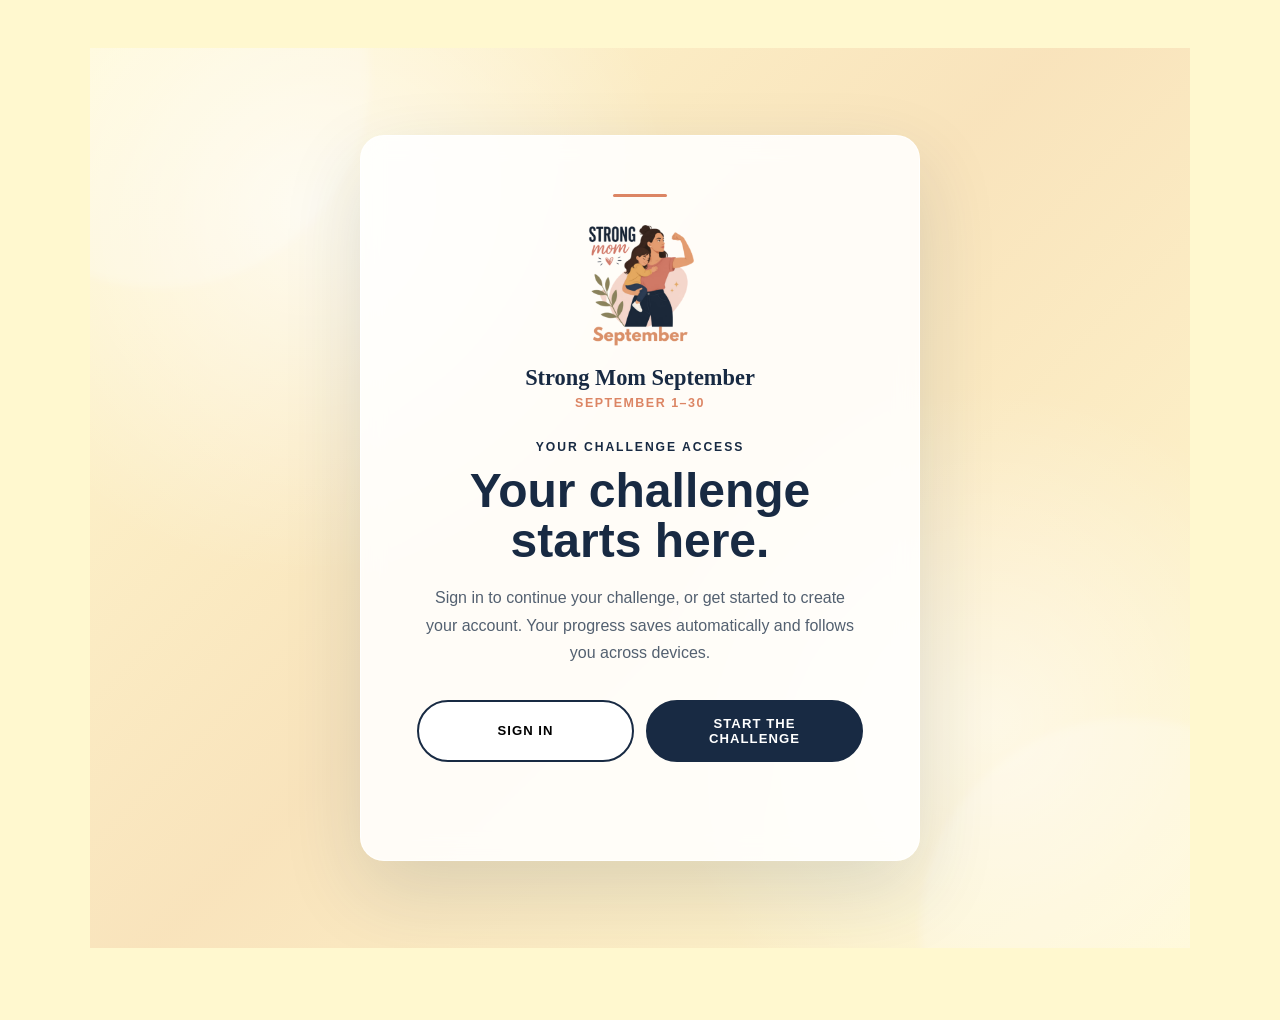
==== commit 0f68efa7: "Updated sign in form" ====
--- a/index.html
+++ b/index.html
@@ -72,7 +72,7 @@
                         id="challenge-auth-create-choice"
                         type="button"
                     >
-                        Get Started
+                        Start The Challenge
                     </button>
                 </div>
 
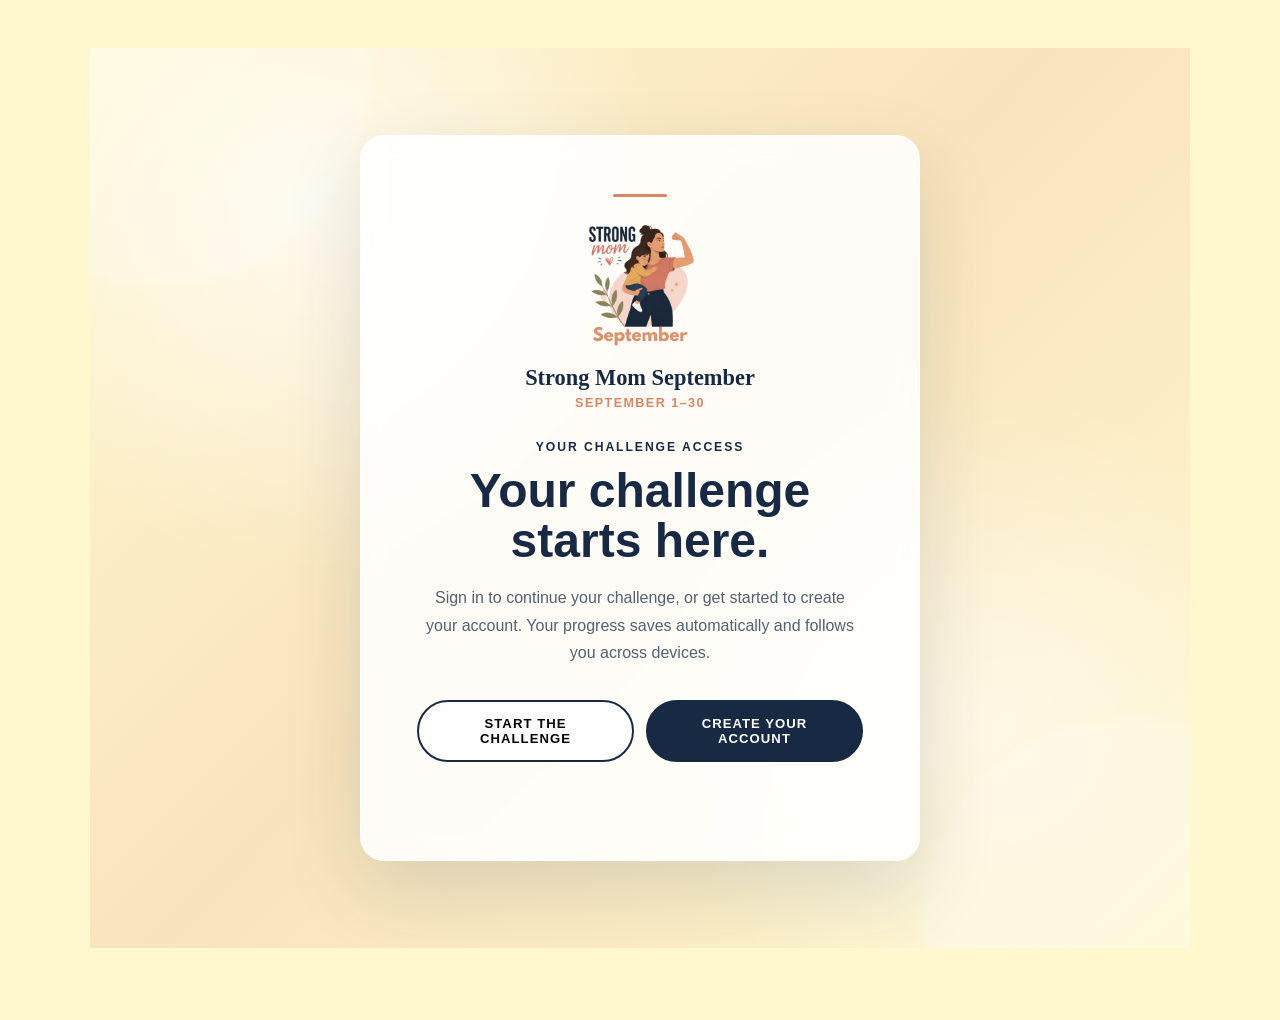
==== commit 9b9e80dc: "changed buttons" ====
--- a/index.html
+++ b/index.html
@@ -64,7 +64,7 @@
                         id="challenge-auth-signin-choice"
                         type="button"
                     >
-                        Sign In
+                        Start The Challenge
                     </button>
 
                     <button
@@ -72,7 +72,7 @@
                         id="challenge-auth-create-choice"
                         type="button"
                     >
-                        Start The Challenge
+                        Create Your Account
                     </button>
                 </div>
 
--- a/assets/css/challenge.css
+++ b/assets/css/challenge.css
@@ -723,6 +723,20 @@
         bottom: -190px;
     }
 
+    .challenge-auth__create-link {
+        color:
+            var(--challenge-accent);
+
+        font-weight: 700;
+
+        text-decoration: underline;
+        text-underline-offset: 3px;
+    }
+
+    .challenge-auth__create-link:hover {
+        text-decoration-thickness: 2px;
+    }
+
     /* ==================================================
     ACCESS CARD
     ================================================== */
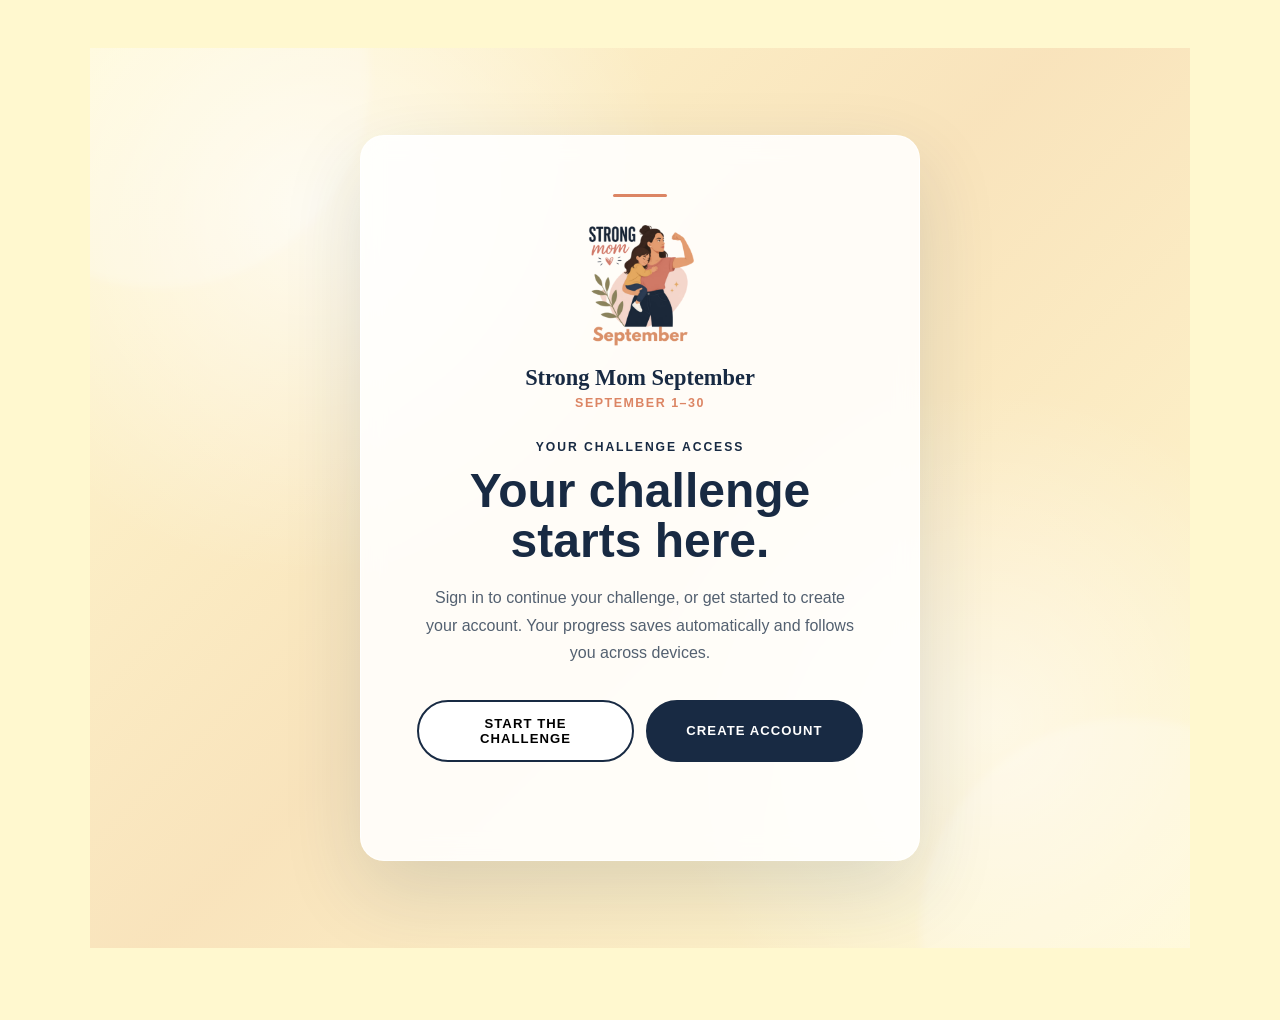
==== commit 4ebfa042: "changed working on buttons again" ====
--- a/index.html
+++ b/index.html
@@ -72,7 +72,7 @@
                         id="challenge-auth-create-choice"
                         type="button"
                     >
-                        Create Your Account
+                        Create Account
                     </button>
                 </div>
 
@@ -118,7 +118,7 @@
                         type="submit"
                         id="challenge-auth-submit"
                     >
-                        Continue Challenge
+                        Continue To Challenge
                     </button>
                 </form>
 
